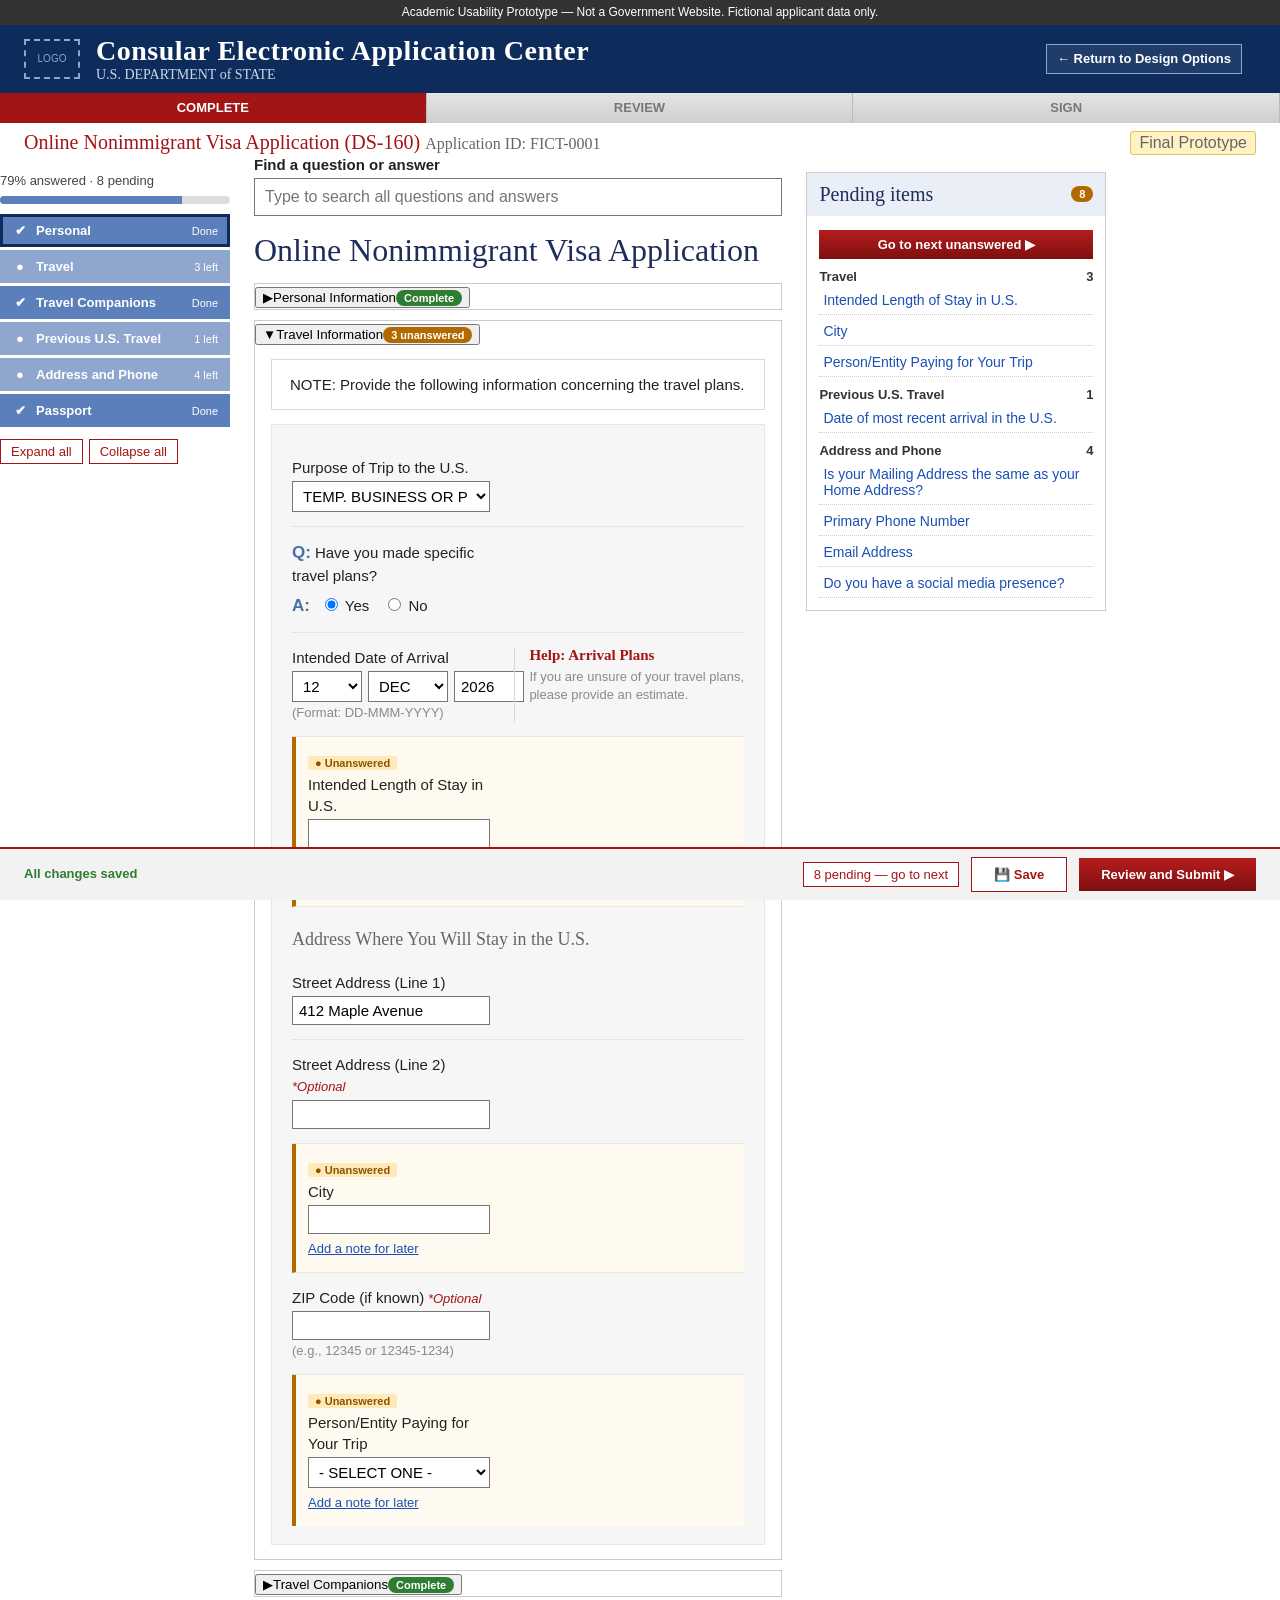
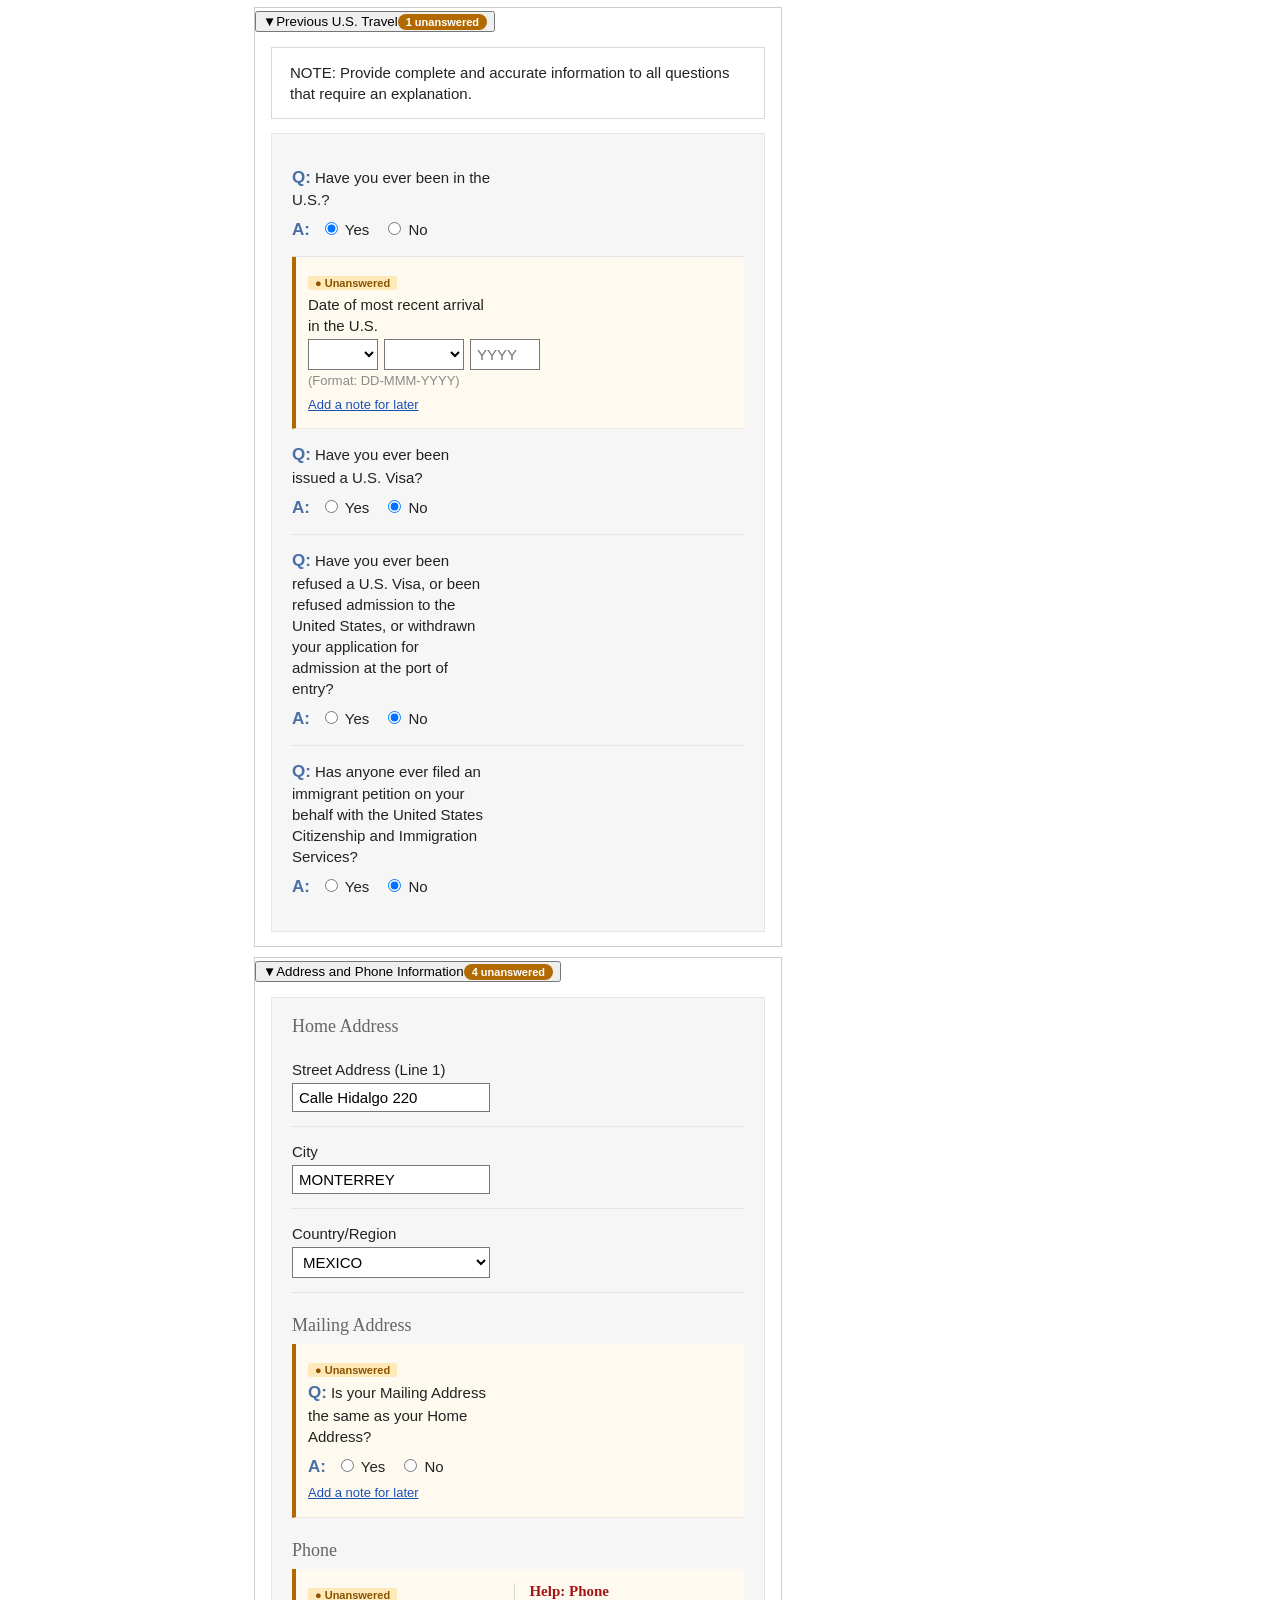
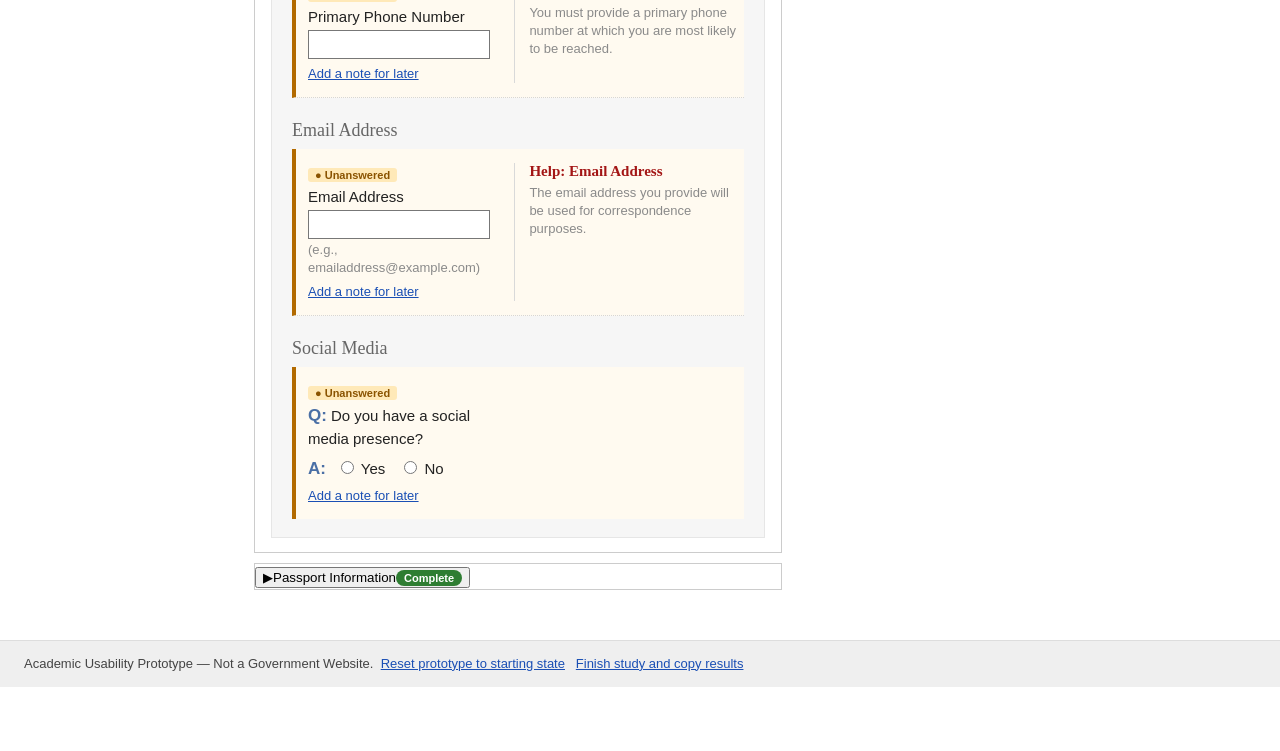
==== option4-hybrid.html @ 13af7e1e "Final Prototype created" ====
<!doctype html>
<html lang="en">
<head>
<meta charset="utf-8">
<meta name="viewport" content="width=device-width, initial-scale=1">
<title>Final Prototype — Single Page with Pending Items</title>
<link rel="stylesheet" href="shared/style.css">
</head>
<body class="has-bar">
<div id="chrome"></div>
<div id="app-wrap"><div id="app"></div></div>
<div id="footer"></div>
<script src="shared/app.js"></script>
<script src="shared/metrics.js"></script>
<script>
/* Final prototype: Option 2's single page + outline, with Option 3's pending-item tracking.
   1) Unanswered required questions are always marked in the form, outline and header badges.
   2) A pending-items panel links straight to each field.
   3) Review and Submit lives in one fixed action bar.
   4) Edits never re-flow the page, and every jump lands in the same screen position. */
const { h } = App;
const root = document.getElementById("app");
const resumed = App.init("option4");
App.chrome("Final Prototype");
Metrics.init("option4", { finishLabel: "Finish study and copy results" });
const indicator = App.saveIndicator();
const L = App.answers._later;                      // optional per-question notes: { fieldId: { note } }

if (!App.meta.open) { App.meta.open = {}; SECTIONS.forEach(s => App.meta.open[s.id] = App.stats(s).status !== "done"); }
let hit = new Set(), editingNote = null, cursor = null, curSection = SECTIONS[0].id;

const outline = h("nav", { class: "side", "aria-label": "Application outline" });
const main = h("div", { class: "main" });
const rside = h("aside", { class: "rside", "aria-label": "Pending items" });
root.append(h("div", { class: "shell" }, outline, main, rside));

const searchInput = h("input", { type: "text", id: "q", placeholder: "Type to search all questions and answers", autocomplete: "off", "aria-label": "Find a question or answer" });
const results = h("div", { class: "results", hidden: true });
const panelsBox = h("div");
const bodies = {}, heads = {};
main.append(
  h("div", { class: "search" }, h("label", { class: "lbl", for: "q", style: "font-weight:700" }, "Find a question or answer"), searchInput, results),
  h("h2", { class: "title" }, "Online Nonimmigrant Visa Application"),
  panelsBox);

/* ---- fixed action bar: the one place for save / pending / review ---- */
const pendBtn = h("button", { class: "sbtn", onclick: () => nextPending() });
const bar = h("div", { class: "actionbar" }, h("div", {},
  indicator, h("span", { class: "grow" }), pendBtn,
  h("button", { class: "rbtn", style: "background:#fff;color:var(--red);border:1px solid var(--red)", onclick: () => App.save() }, "💾 Save"),
  h("button", { class: "rbtn", onclick: openReview }, "Review and Submit ▶")));
document.body.append(bar);

/* ---- panels ---- */
SECTIONS.forEach(s => {
  const body = h("div", { class: "cbody" });
  const head = h("button", { class: "chead", "aria-expanded": "false", onclick: () => toggle(s.id) });
  bodies[s.id] = body; heads[s.id] = head;
  panelsBox.append(h("section", { class: "cpanel", id: "sec_" + s.id }, h("h3", { style: "margin:0" }, head), body));
});
const sec = id => SECTIONS.find(s => s.id === id);
const badgeText = st => st.missing.length ? st.missing.length + " unanswered" : App.label[st.status];

function drawPanel(s) {
  const open = !!App.meta.open[s.id], st = App.stats(s);
  const head = heads[s.id];
  head.setAttribute("aria-expanded", open);
  head.innerHTML = "";
  head.append(h("span", { class: "caret" }, open ? "▼" : "▶"), s.title, h("span", { class: "badge " + st.status }, badgeText(st)));
  bodies[s.id].hidden = !open;
  if (!open) return;
  bodies[s.id].innerHTML = "";
  if (s.note) bodies[s.id].append(h("div", { class: "note" }, "NOTE: " + s.note));
  const box = h("div", { class: "panel" });
  bodies[s.id].append(box);
  App.renderSection(box, s, { hit, persist: true, extra: noteUI });
}

/* optional note on an unanswered question, shown again in the pending panel */
function noteUI(f) {
  if (App.answered(f) || !f.required) return null;
  const n = L[f.id];
  if (editingNote === f.id) {
    const ta = h("textarea", { rows: 2, "aria-label": "Note for this question", placeholder: "e.g., Ask family member" }, n ? n.note : "");
    return h("div", { class: "rnote" }, ta, h("div", { style: "margin-top:4px;display:flex;gap:6px" },
      h("button", { class: "sbtn fill", onclick: () => { const v = ta.value.trim(); v ? L[f.id] = { note: v } : delete L[f.id]; editingNote = null; App.save(); refresh(); } }, "Save note"),
      h("button", { class: "sbtn", onclick: () => { editingNote = null; refresh(); } }, "Cancel")));
  }
  return h("div", { class: "rnote" }, n ? ["Note: " + n.note + " "] : null,
    h("button", { class: "link", onclick: () => { editingNote = f.id; refresh(); setTimeout(() => { const t = document.querySelector("#row_" + f.id + " textarea"); if (t) t.focus({ preventScroll: true }); }, 30); } }, n ? "Edit note" : "Add a note for later"));
}

function drawOutline() {
  outline.innerHTML = "";
  const o = App.overall(), pend = App.pendingAll().length;
  outline.append(h("div", { style: "font-size:13px;color:#444" }, o.pct + "% answered · " + pend + " pending"), h("div", { class: "progress" }, h("i", { style: "width:" + o.pct + "%" })));
  const ul = h("ul", { class: "nav" });
  SECTIONS.forEach(s => {
    const st = App.stats(s);
    ul.append(h("li", {}, h("button", { "data-sec": s.id, class: (st.status === "done" ? "" : st.status === "part" ? "part" : "todo") + (s.id === curSection ? " cur" : ""), onclick: () => goTo(s.id) },
      h("span", { class: "ic" }, st.status === "done" ? "✔" : st.status === "part" ? "●" : ""), h("span", {}, s.short),
      h("span", { class: "cnt" }, st.missing.length ? st.missing.length + " left" : "Done"))));
  });
  outline.append(ul, h("div", { style: "display:flex;gap:6px;margin-top:12px" },
    h("button", { class: "sbtn", onclick: () => setAll(true) }, "Expand all"), h("button", { class: "sbtn", onclick: () => setAll(false) }, "Collapse all")));
}

/* pending-items summary */
function drawPending() {
  rside.innerHTML = "";
  const all = App.pendingAll();
  pendBtn.textContent = all.length ? all.length + " pending — go to next" : "No pending items";
  pendBtn.disabled = !all.length;
  const box = h("div", { class: "pbox" }, h("h3", {}, "Pending items", h("span", { class: "badge " + (all.length ? "part" : "done") }, String(all.length))));
  const body = h("div", { class: "pbody" });
  if (!all.length) body.append(h("p", { style: "margin:8px 0" }, "All required questions are answered."), h("button", { class: "rbtn", style: "width:100%", onclick: openReview }, "Review and Submit"));
  else {
    body.append(h("button", { class: "rbtn", style: "width:100%;margin-top:6px", onclick: () => nextPending() }, "Go to next unanswered ▶"));
    SECTIONS.forEach(s => {
      const m = App.stats(s).missing; if (!m.length) return;
      body.append(h("div", { class: "pgroup" }, h("span", {}, s.short), h("span", {}, String(m.length))));
      m.forEach(f => body.append(h("button", { class: "pitem", onclick: () => goTo(s.id, f.id) }, f.label, L[f.id] ? h("small", {}, "Note: " + L[f.id].note) : null)));
    });
  }
  box.append(body); rside.append(box);
}

/* ---- keeping the view stable ---- */
function drawAll() { SECTIONS.forEach(drawPanel); drawOutline(); drawPending(); }
function refresh() { const y = window.scrollY; drawAll(); window.scrollTo(0, y); }      // redraw without moving the page
App.state.onChange = refresh;
/* typing: update marks and counters in place, never rebuild the field being edited */
App.state.onInput = () => {
  SECTIONS.forEach(s => {
    const st = App.stats(s), b = heads[s.id].querySelector(".badge");
    if (b) { b.className = "badge " + st.status; b.textContent = badgeText(st); }
    s.fields.forEach(f => {
      const row = document.getElementById("row_" + f.id); if (!row) return;
      const un = f.required && App.visible(f) && !App.answered(f), tag = row.querySelector(".unans-tag");
      row.classList.toggle("unans", un);
      if (!un && tag) tag.remove();
    });
  });
  drawOutline(); drawPending();
};

/* one scroll rule for every jump: target lands just below the top edge (see scroll-margin in CSS) */
function scrollToEl(el) { el.scrollIntoView({ behavior: "smooth", block: "start" }); }
function goTo(id, fieldId) {
  Metrics.nav(); Metrics.view(id);
  const wasOpen = App.meta.open[id];
  App.meta.open[id] = true;
  if (!wasOpen) { App.save(); drawPanel(sec(id)); drawOutline(); }
  if (fieldId) {
    cursor = fieldId;
    const row = document.getElementById("row_" + fieldId);
    if (row) {
      scrollToEl(row); row.classList.add("flash");
      const i = row.querySelector("input:not([disabled]),select"); if (i) i.focus({ preventScroll: true });
      setTimeout(() => row.classList.remove("flash"), 1700);
    }
  } else scrollToEl(document.getElementById("sec_" + id));
}
function nextPending() {
  const all = App.pendingAll(); if (!all.length) return;
  let i = all.findIndex(x => x.field.id === cursor);
  i = i < 0 ? 0 : (i + 1) % all.length;
  goTo(all[i].section.id, all[i].field.id);
}
function toggle(id) { Metrics.nav(); App.meta.open[id] = !App.meta.open[id]; if (App.meta.open[id]) Metrics.view(id); App.save(); drawPanel(sec(id)); }
function setAll(v) { Metrics.nav(); SECTIONS.forEach(s => App.meta.open[s.id] = v); App.save(); refresh(); }

/* current section follows the scroll position */
let ticking = false;
window.addEventListener("scroll", () => {
  if (ticking) return; ticking = true;
  requestAnimationFrame(() => {
    ticking = false;
    let cur = SECTIONS[0].id;
    SECTIONS.forEach(s => { const el = document.getElementById("sec_" + s.id); if (el && el.getBoundingClientRect().top <= 140) cur = s.id; });
    if (cur !== curSection) { curSection = cur; outline.querySelectorAll("button[data-sec]").forEach(b => b.classList.toggle("cur", b.dataset.sec === cur)); }
  });
}, { passive: true });

/* ---- search ---- */
function runSearch(jumpFirst) {
  const q = searchInput.value.trim();
  results.innerHTML = "";
  if (!q) { results.hidden = true; if (hit.size) { hit = new Set(); refresh(); } return; }
  const r = App.search(q);
  results.hidden = false;
  if (!r.length) { results.append(h("div", { class: "none" }, "No matching questions or answers.")); return; }
  r.slice(0, 8).forEach(x => {
    const ans = App.answerText(x.field);
    results.append(h("button", { onclick: () => { hit = new Set([x.field.id]); results.hidden = true; App.meta.open[x.section.id] = true; refresh(); goTo(x.section.id, x.field.id); } },
      x.field.label, h("br"), h("small", {}, x.section.title + (ans ? " · Answer: " + ans : " · Not answered"))));
  });
  if (jumpFirst) { const t = r[0]; hit = new Set([t.field.id]); results.hidden = true; App.meta.open[t.section.id] = true; refresh(); goTo(t.section.id, t.field.id); }
}
searchInput.addEventListener("input", () => runSearch(false));
searchInput.addEventListener("keydown", e => { if (e.key === "Enter") runSearch(true); if (e.key === "Escape") results.hidden = true; });
document.addEventListener("click", e => { if (!e.target.closest(".search")) results.hidden = true; });

/* ---- review and submit (dialog: opening it never moves the page) ---- */
function openReview() {
  const pend = App.pendingAll();
  Metrics.nav(); if (pend.length) Metrics.validation();
  let done = false;
  const scrim = h("div", { class: "scrim", onclick: e => { if (e.target === scrim) scrim.remove(); } });
  function draw() {
    scrim.innerHTML = "";
    const m = h("div", { class: "modal", role: "dialog", "aria-labelledby": "rt", style: "max-width:560px" }, h("h3", { id: "rt" }, "Review and Submit"));
    if (done) m.append(h("p", { style: "color:var(--ok);font-weight:700" }, "Simulated submission complete. No data was sent anywhere."));
    else if (!pend.length) m.append(h("p", {}, "All required questions are answered."));
    else {
      m.append(h("p", {}, pend.length + " required question" + (pend.length > 1 ? "s" : "") + " still need an answer. Select one to go to it."));
      SECTIONS.forEach(s => {
        const ms = pend.filter(x => x.section.id === s.id); if (!ms.length) return;
        m.append(h("div", { class: "pgroup" }, h("span", {}, s.title), h("span", {}, String(ms.length))));
        ms.forEach(x => m.append(h("button", { class: "pitem", onclick: () => { scrim.remove(); goTo(s.id, x.field.id); } }, x.field.label, L[x.field.id] ? h("small", {}, "Note: " + L[x.field.id].note) : null)));
      });
    }
    m.append(h("div", { class: "btnbar" },
      h("button", { class: "rbtn c", onclick: () => scrim.remove() }, done ? "Close" : "Keep editing"),
      done ? null : h("button", { class: "rbtn c", disabled: pend.length > 0, title: pend.length ? "Answer the pending questions first" : null, style: pend.length ? "opacity:.45;cursor:not-allowed" : "", onclick: () => { done = true; draw(); } }, "Submit Application")));
    scrim.append(m);
  }
  draw(); document.body.append(scrim);
}
document.addEventListener("keydown", e => { if (e.key === "Escape") { const s = document.querySelector(".scrim"); if (s) s.remove(); } });

/* ---- return to the same place after an interruption ---- */
const SK = "ds160-scroll-option4";
window.addEventListener("pagehide", () => { try { localStorage.setItem(SK, String(window.scrollY)); } catch (e) {} });
drawAll();
SECTIONS.forEach(s => { if (App.meta.open[s.id]) Metrics.view(s.id); });
try {
  const y = parseFloat(localStorage.getItem(SK));
  if (resumed && y > 0) requestAnimationFrame(() => window.scrollTo(0, y));
  if (!resumed) localStorage.removeItem(SK);
} catch (e) {}
</script>
</body>
</html>
---- shared/style.css ----
/* Look & feel modelled on assets/Screen*.png */
:root {
  --navy: #0d2c5c;
  --navy-text: #1f2d5a;
  --red: #a31515;
  --red-dark: #7d0f0f;
  --side: #5b7fba;
  --side-off: #b9b9b9;
  --panel: #f6f6f6;
  --group: #e8eef6;
  --q: #4a6fa5;
  --line: #d9d9d9;
  --help: #8a8a8a;
  --ok: #2e7d32;
  --warn: #b26a00;
  --yellow: #ffffc0;
  --serif: Georgia, "Times New Roman", serif;
  --sans: Arial, Helvetica, sans-serif;
}
* { box-sizing: border-box; }
body { margin: 0; font: 15px/1.4 var(--sans); color: #222; background: #fff; }
a { color: #1a4fb4; }

/* ---------- header ---------- */
.hdr { background: var(--navy); color: #fff; padding: 10px 24px; display: flex; align-items: center; gap: 16px; }
.hdr .logo { width: 56px; height: 40px; border: 2px dashed #8fa4c9; display: grid; place-items: center; font-size: 10px; color: #8fa4c9; }
.hdr h1 { font: 600 28px var(--serif); margin: 0; letter-spacing: .5px; }
.hdr small { display: block; font: 14px var(--serif); color: #cdd7ea; }
.hdr .util { margin-left: auto; font-size: 13px; display: flex; gap: 14px; }
.hdr .util span { cursor: default; }
.tabs { display: flex; background: linear-gradient(#e4e4e4, #cfcfcf); font-size: 13px; font-weight: 700; color: #777; }
.tabs div { flex: 1; text-align: center; padding: 6px 0; border-right: 1px solid #bbb; }
.tabs .on { background: var(--red); color: #fff; }
.apptitle { font: 20px var(--serif); color: var(--red); padding: 8px 24px 0; }
.apptitle span { color: #666; font-size: 16px; }
.designtag { float: right; font: 12px var(--sans); background: #fff3c4; border: 1px solid #e0c25a; color: #6a5300; padding: 2px 8px; border-radius: 3px; }

/* ---------- layout ---------- */
.shell { display: flex; gap: 24px; padding: 0 24px 40px 0; align-items: flex-start; }
.side { width: 230px; flex: none; padding-top: 18px; position: sticky; top: 0; }
.main { flex: 1; min-width: 0; }
h2.title { font: 32px var(--serif); color: var(--navy-text); margin: 14px 0 14px; }
.note { border: 1px solid var(--line); padding: 14px 18px; margin-bottom: 14px; background: #fff; }

/* sidebar nav (blue bars) */
.nav { list-style: none; margin: 0; padding: 0; }
.nav li { margin: 0 0 3px; }
.nav button { width: 100%; text-align: left; border: 0; padding: 9px 12px; font: 700 13px var(--sans); color: #fff; background: var(--side); cursor: pointer; display: flex; align-items: center; gap: 8px; }
.nav button .ic { width: 16px; text-align: center; }
.nav button.todo { background: var(--side-off); color: #5f6f8c; }
.nav button.part { background: #8fa7cf; color: #fff; }
.nav button.cur { outline: 3px solid var(--navy); outline-offset: -3px; }
.nav button:focus-visible { outline: 3px solid #ffb300; }
.sidehelp { margin-top: 28px; background: linear-gradient(90deg, #eee, #fff); padding: 10px; font-size: 13px; color: var(--help); }
.sidehelp b { font-family: var(--serif); color: var(--red); }
.progress { height: 8px; background: #ddd; border-radius: 4px; overflow: hidden; margin: 6px 0 10px; }
.progress i { display: block; height: 100%; background: var(--side); }

/* ---------- form panel ---------- */
.panel { background: var(--panel); border: 1px solid #e6e6e6; padding: 18px 20px; }
.group-h { font: 18px var(--serif); color: #666; margin: 22px 0 8px; }
.group-h:first-child { margin-top: 0; }
.row { display: grid; grid-template-columns: minmax(0, 1fr) 230px; gap: 24px; padding: 14px 0; border-bottom: 1px dotted #d6d6d6; }
.row:last-child { border-bottom: 0; }
.row .help { border-left: 1px solid var(--line); padding-left: 14px; font-size: 13px; color: var(--help); }
.row .help b { display: block; font: 700 15px var(--serif); color: var(--red); margin-bottom: 4px; }
.row.nohelp .help { visibility: hidden; }
label.lbl { display: block; margin-bottom: 3px; }
.opt { font-style: italic; color: var(--red); font-size: 13px; }
.eg { color: var(--help); font-size: 13px; margin-top: 2px; }
input[type=text], select { width: 100%; max-width: 420px; padding: 5px 6px; border: 1px solid #777; background: #fff; font: 15px var(--sans); }
input[type=text]:disabled, select:disabled { background: #ccc; }
input.num { width: 70px; }
.inline { display: inline-flex; gap: 6px; }
.dna { margin-top: 6px; font-size: 14px; display: block; }
.q { color: #222; margin-bottom: 8px; }
.q b { color: var(--q); font-size: 17px; margin-right: 4px; }
.a b { color: var(--q); font-size: 17px; margin-right: 10px; }
.a label { margin-right: 14px; cursor: pointer; }
.sub { margin: 10px 0 0 4px; padding: 10px 12px; background: var(--group); border-left: 3px solid var(--q); }
.row.missing { background: #fff4f4; box-shadow: -4px 0 0 var(--red); }
.row.missing .req-flag { display: block; }
.req-flag { display: none; color: var(--red); font-size: 13px; margin-top: 4px; font-weight: 700; }
.row.flash { animation: flash 1.6s ease; }
@keyframes flash { 0%, 60% { background: var(--yellow); } 100% { background: transparent; } }

/* ---------- buttons ---------- */
.btnbar { display: flex; gap: 2px; background: linear-gradient(#f4f4f4, #e6e6e6); padding: 10px 14px; margin-top: 14px; border: 1px solid #ddd; }
.rbtn { flex: 1; background: linear-gradient(#b61d1d, var(--red-dark)); color: #fff; border: 0; padding: 7px 12px; font: 700 13px var(--sans); cursor: pointer; }
.rbtn:hover { background: var(--red-dark); }
.rbtn.l { text-align: left; } .rbtn.r { text-align: right; } .rbtn.c { text-align: center; flex: .6; }
.rbtn.ghost { background: #fff; color: var(--red); border: 1px solid var(--red); }
.rbtn.auto { flex: none; }

/* ---------- shared widgets ---------- */
.badge { font: 700 11px var(--sans); padding: 2px 8px; border-radius: 10px; color: #fff; background: #888; white-space: nowrap; }
.badge.done { background: var(--ok); } .badge.part { background: var(--warn); }
.banner { background: #fff8e1; border: 1px solid #e8c766; padding: 10px 14px; margin-bottom: 12px; font-size: 14px; display: flex; gap: 12px; align-items: center; }
.banner button { margin-left: auto; }
.toast { position: fixed; right: 20px; bottom: 20px; background: #222; color: #fff; padding: 8px 14px; border-radius: 4px; font-size: 13px; opacity: 0; transition: opacity .25s; pointer-events: none; }
.toast.on { opacity: .92; }
.pending { list-style: none; margin: 0; padding: 0; }
.pending li { display: flex; gap: 10px; align-items: baseline; padding: 8px 0; border-bottom: 1px dotted #ccc; font-size: 14px; }
.pending li small { color: var(--help); display: block; }
.pending button { margin-left: auto; flex: none; }
.link { background: none; border: 0; color: #1a4fb4; text-decoration: underline; cursor: pointer; font: inherit; padding: 0; }
.footer { background: #efefef; padding: 14px 24px; font-size: 13px; color: #444; border-top: 1px solid #ddd; }

@media (max-width: 820px) {
  .shell { flex-direction: column; padding: 0 14px 30px; gap: 0; }
  .side { width: 100%; position: static; }
  .row { grid-template-columns: 1fr; gap: 6px; }
  .row .help { border-left: 0; padding-left: 0; }
  .hdr h1 { font-size: 20px; }
  .hdr .util { display: none; }
}

/* ---------- additions ---------- */
#app-wrap, #chrome, #footer { max-width: 1440px; margin: 0 auto; }
.proto-banner { background: #333; color: #fff; text-align: center; font-size: 12px; padding: 4px 8px; }
.returnbtn { color: #fff; border: 1px solid #8fa4c9; padding: 5px 10px; text-decoration: none; font-weight: 700; background: rgba(255,255,255,.08); }
.returnbtn:hover { background: rgba(255,255,255,.2); }
.saveind { font-size: 13px; color: var(--ok); font-weight: 700; }
.saveind[data-mode=saving] { color: var(--warn); }
.statusbar { display: flex; align-items: center; gap: 14px; margin-bottom: 10px; font-size: 13px; }
.row.hit { background: var(--yellow); }
mark { background: #ffe066; }

/* modal */
.scrim { position: fixed; inset: 0; background: rgba(0,0,0,.45); display: grid; place-items: center; z-index: 50; }
.modal { background: #fff; max-width: 480px; width: calc(100% - 32px); padding: 22px; border-top: 6px solid var(--red); box-shadow: 0 8px 30px rgba(0,0,0,.35); max-height: 90vh; overflow: auto; }
.modal h3 { font: 22px var(--serif); margin: 0 0 8px; color: var(--navy-text); }
.modal .btnbar { margin-top: 16px; }

/* collapsible panels (option 2) */
.cpanel { border: 1px solid #ccc; margin-bottom: 10px; background: #fff; }
.cpanel > .chead { width: 100%; display: flex; align-items: center; gap: 10px; background: #e9eef7; border: 0; padding: 12px 14px; font: 20px var(--serif); color: var(--navy-text); cursor: pointer; text-align: left; }
.cpanel > .chead .caret { font: 14px var(--sans); width: 14px; }
.cpanel > .chead .badge { margin-left: auto; }
.cpanel .cbody { padding: 14px 16px; }
.search { position: relative; margin-bottom: 16px; }
.search input { max-width: none; padding: 9px 10px; font-size: 16px; }
.results { position: absolute; left: 0; right: 0; top: 100%; z-index: 20; background: #fff; border: 1px solid #777; box-shadow: 0 6px 16px rgba(0,0,0,.2); max-height: 320px; overflow: auto; }
.results button { display: block; width: 100%; text-align: left; border: 0; border-bottom: 1px solid #eee; background: #fff; padding: 8px 12px; font: 14px var(--sans); cursor: pointer; }
.results button:hover, .results button:focus { background: #eef3fb; }
.results small { color: var(--help); }
.results .none { padding: 10px 12px; color: var(--help); }

/* hub (option 3) */
.cards { display: grid; grid-template-columns: repeat(3, 1fr); gap: 16px; }
.card { border: 1px solid #ccc; background: var(--panel); padding: 16px; display: flex; flex-direction: column; gap: 8px; border-top: 5px solid var(--side); }
.card.done { border-top-color: var(--ok); } .card.part { border-top-color: var(--warn); } .card.todo { border-top-color: #999; }
.card h3 { font: 20px var(--serif); color: var(--navy-text); margin: 0; }
.card .meta { font-size: 14px; color: #444; }
.card .rbtn { flex: none; margin-top: auto; text-align: center; }
.topnav { display: flex; gap: 8px; align-items: center; margin: 10px 0 0; flex-wrap: wrap; }
.later { margin-top: 10px; font-size: 14px; }
.later .box { background: #fff7e0; border: 1px solid #e8c766; padding: 8px 10px; margin-top: 6px; }
.later textarea { width: 100%; max-width: 520px; font: 14px var(--sans); padding: 6px; border: 1px solid #777; }
table.t { width: 100%; border-collapse: collapse; background: #fff; font-size: 14px; }
table.t th { background: #e9eef7; text-align: left; padding: 8px; font-family: var(--serif); font-size: 15px; color: var(--navy-text); }
table.t td { padding: 8px; border-bottom: 1px solid #ddd; vertical-align: top; }
.sbtn { font: 13px var(--sans); padding: 4px 10px; border: 1px solid var(--red); background: #fff; color: var(--red); cursor: pointer; }
.sbtn:hover { background: #fbeaea; }
.sbtn.fill { background: var(--red); color: #fff; }

/* landing */
.landing { padding: 30px 24px 50px; }
.landing h1 { font: 40px var(--serif); color: var(--navy-text); margin: 0 0 8px; }
.landing .cards { margin-top: 26px; }
.landing a.card { text-decoration: none; color: inherit; border-top-color: var(--red); min-height: 190px; }
.landing a.card:hover, .landing a.card:focus-visible { background: #fff; box-shadow: 0 4px 14px rgba(0,0,0,.18); }
.landing .num { font: 700 13px var(--sans); color: var(--red); text-transform: uppercase; letter-spacing: .5px; }

@media (max-width: 1000px) { .cards { grid-template-columns: 1fr 1fr; } }
@media (max-width: 700px) { .cards { grid-template-columns: 1fr; } }

/* ---------- hybrid (option 4) ---------- */
.row.unans { border-left: 4px solid var(--warn); background: #fffaf0; padding-left: 12px; }
.unans-tag { display: inline-block; font: 700 11px var(--sans); color: #8a5300; background: #ffe9b8; padding: 1px 7px; border-radius: 3px; margin-bottom: 4px; }
.rside { width: 300px; flex: none; padding-top: 18px; position: sticky; top: 0; max-height: 100vh; overflow: auto; padding-bottom: 80px; }
.pbox { border: 1px solid #ccc; background: #fff; }
.pbox h3 { font: 20px var(--serif); color: var(--navy-text); margin: 0; padding: 10px 12px; background: #e9eef7; display: flex; align-items: center; gap: 8px; }
.pbox h3 .badge { margin-left: auto; }
.pbox .pbody { padding: 8px 12px 12px; }
.pgroup { margin-top: 10px; font: 700 13px var(--sans); color: #333; display: flex; justify-content: space-between; }
.pitem { display: block; width: 100%; text-align: left; border: 0; background: none; padding: 6px 4px; margin-top: 2px; font: 14px var(--sans); color: #1a4fb4; cursor: pointer; border-bottom: 1px dotted #ccc; }
.pitem:hover, .pitem:focus-visible { background: #eef3fb; }
.pitem small { display: block; color: #6b5200; font-style: italic; }
.nav button .cnt { margin-left: auto; font-weight: 400; font-size: 11px; }
.nav button.cur { outline: 3px solid var(--navy); outline-offset: -3px; }
.cpanel { scroll-margin-top: 12px; }
.row { scroll-margin-top: 90px; scroll-margin-bottom: 90px; }
.actionbar { position: fixed; left: 0; right: 0; bottom: 0; z-index: 30; background: #f2f2f2; border-top: 2px solid var(--red); }
.actionbar > div { max-width: 1440px; margin: 0 auto; padding: 8px 24px; display: flex; align-items: center; gap: 12px; }
.actionbar .grow { flex: 1; }
.actionbar .rbtn { flex: none; padding: 9px 22px; }
body.has-bar { padding-bottom: 64px; }
.rnote { margin-top: 6px; font-size: 13px; }
.rnote textarea { width: 100%; max-width: 420px; font: 13px var(--sans); padding: 4px; border: 1px solid #777; }
@media (max-width: 1100px) { .shell { flex-wrap: wrap; } .rside { width: 100%; position: static; max-height: none; padding-bottom: 0; } }
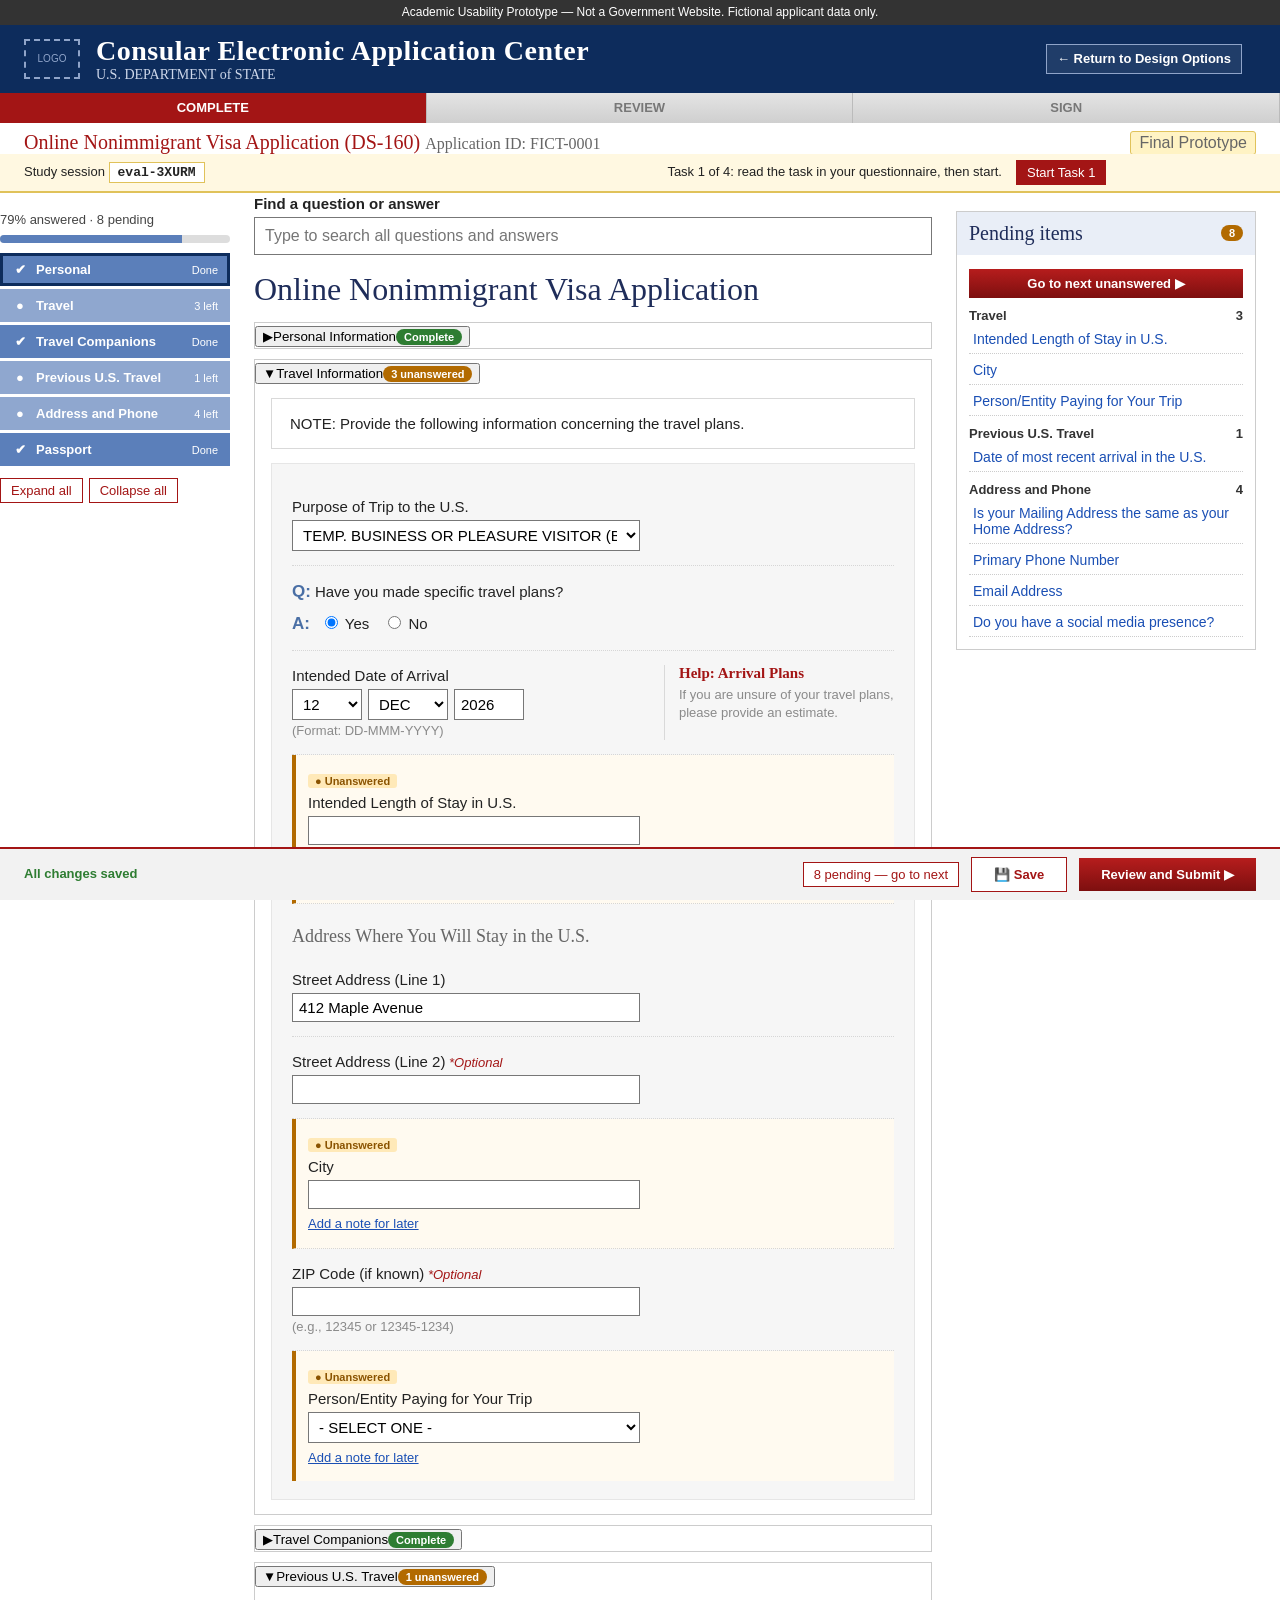
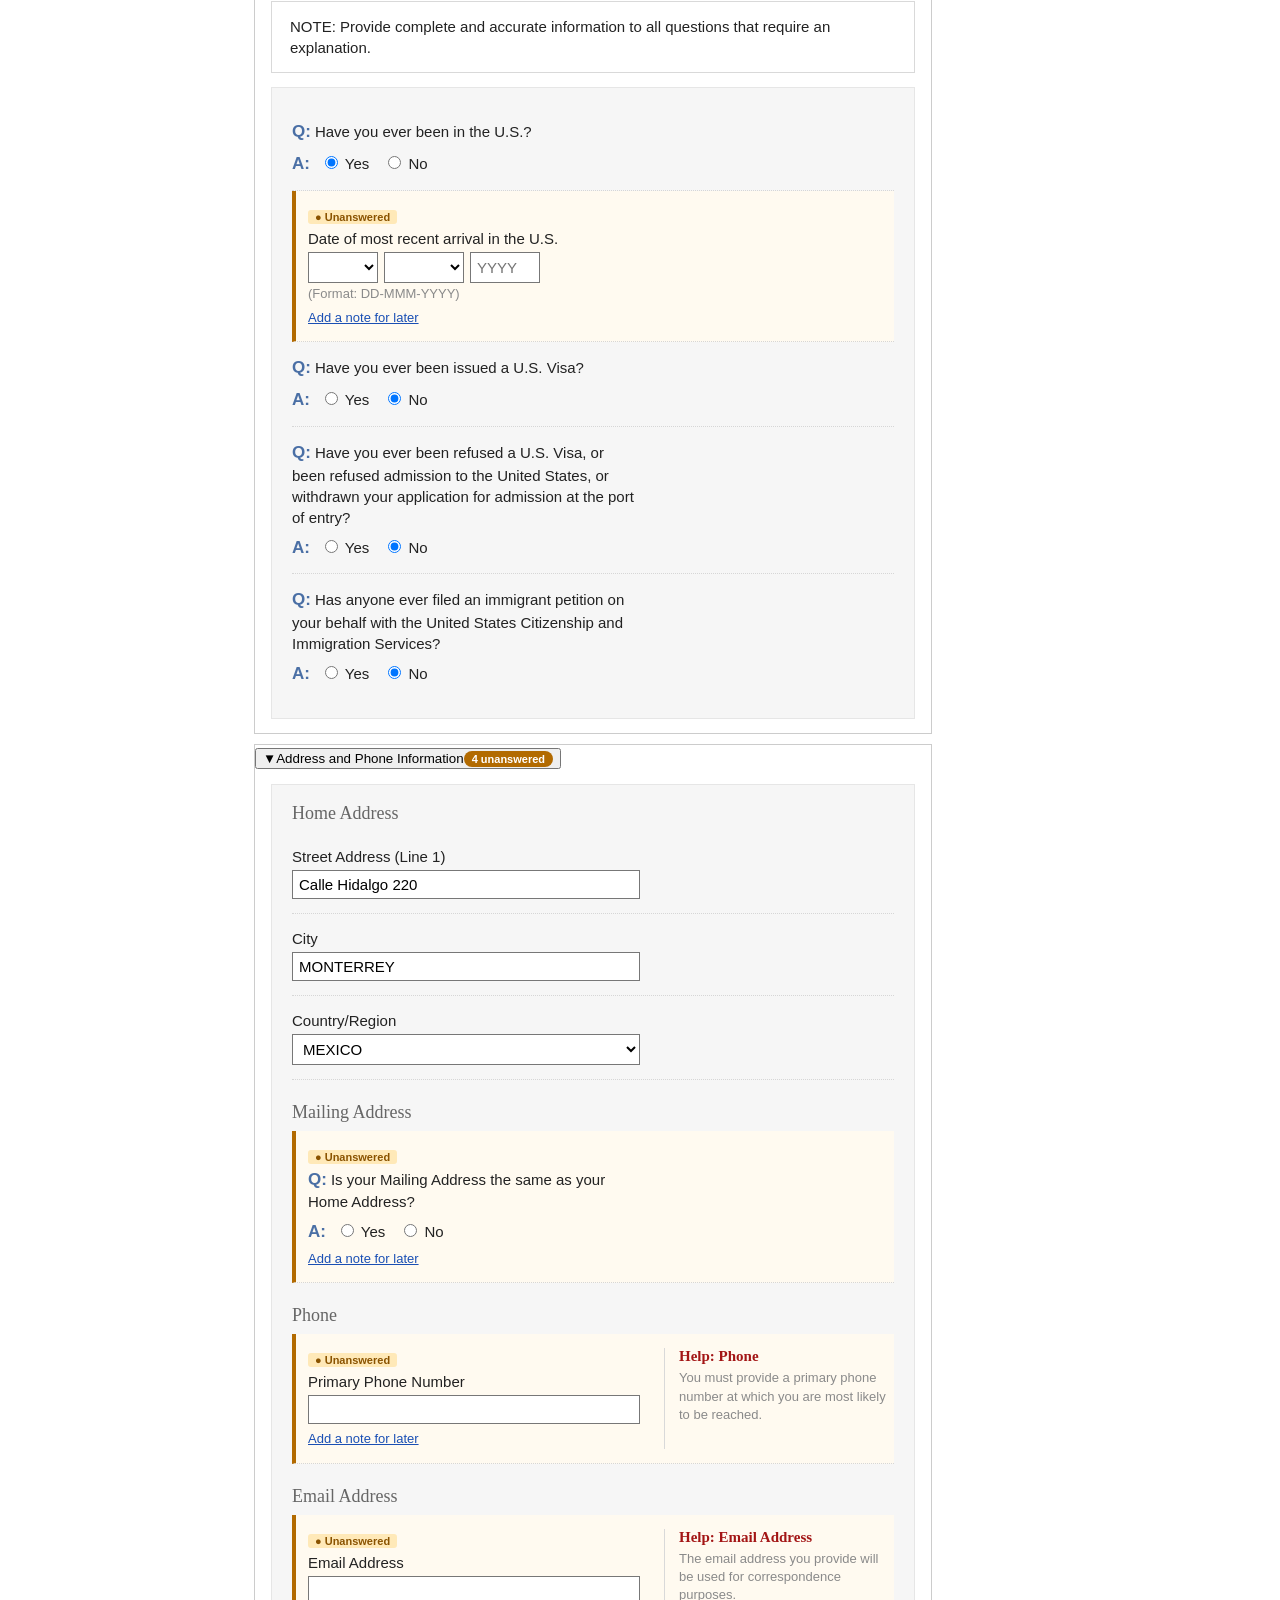
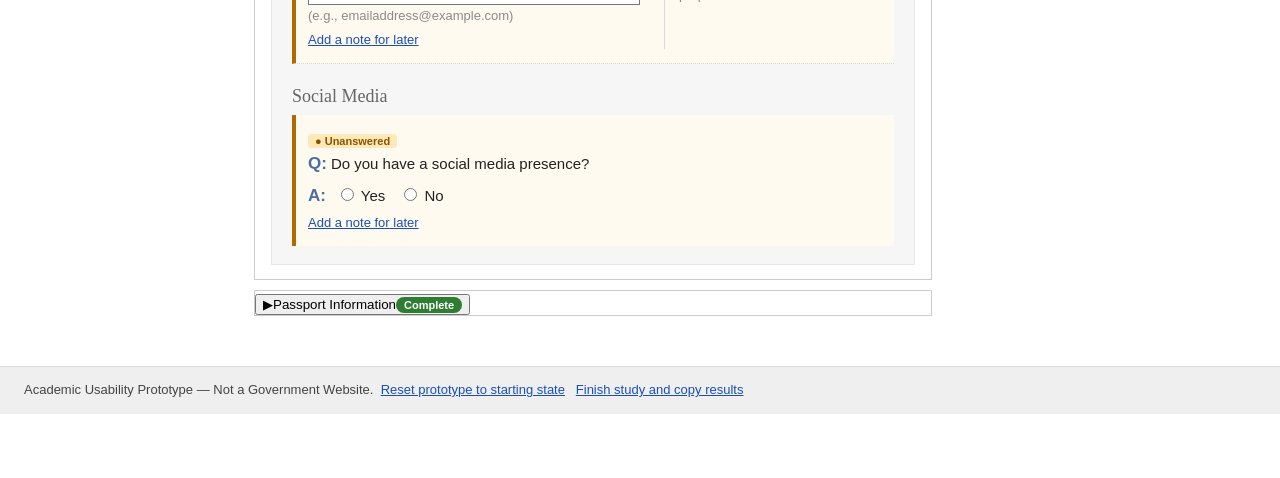
==== commit f4adc38c: "Preparing for evaluation" ====
--- a/option4-hybrid.html
+++ b/option4-hybrid.html
@@ -5,13 +5,24 @@
 <meta name="viewport" content="width=device-width, initial-scale=1">
 <title>Final Prototype — Single Page with Pending Items</title>
 <link rel="stylesheet" href="shared/style.css">
+<style>
+/* study bar (this page only): sits above the form and pushes the sticky columns down */
+.studybar { position: sticky; top: 0; z-index: 45; background: #fff8e1; border-bottom: 2px solid #e0c25a; font-size: 13px; }
+.studybar > div { max-width: 1440px; margin: 0 auto; padding: 6px 24px; display: flex; gap: 14px; align-items: center; flex-wrap: wrap; }
+.studybar .code, .modal .code { font: 700 13px monospace; background: #fff; border: 1px solid #e0c25a; padding: 2px 8px; }
+.studybar .grow { flex: 1; }
+.side, .rside { top: 52px; }
+.rside { max-height: calc(100vh - 52px); }
+.row { scroll-margin-top: 150px; scroll-margin-bottom: 90px; }
+.cpanel { scroll-margin-top: 64px; }
+.codebox { width: 100%; font: 12px monospace; margin-top: 8px; word-break: break-all; }
+</style>
 </head>
 <body class="has-bar">
 <div id="chrome"></div>
 <div id="app-wrap"><div id="app"></div></div>
 <div id="footer"></div>
 <script src="shared/app.js"></script>
-<script src="shared/metrics.js"></script>
 <script>
 /* Final prototype: Option 2's single page + outline, with Option 3's pending-item tracking.
    1) Unanswered required questions are always marked in the form, outline and header badges.
@@ -22,8 +33,235 @@
 const root = document.getElementById("app");
 const resumed = App.init("option4");
 App.chrome("Final Prototype");
-Metrics.init("option4", { finishLabel: "Finish study and copy results" });
+
+/* =====================================================================
+   Study logger (this page only). Records interaction events and task outcomes.
+   It never records answer values, keystrokes or search text.
+   Tasks (verified automatically; pressing "I'm done" is NOT treated as success):
+     T1  correct the passport number              verified when the expected fictional value is entered
+     T2  answer the previous-arrival date         verified when that date is complete
+     T3  reload the page and recover saved work   verified when the page was reloaded during the task and saved changes were restored
+     T4  review and submit                        verified when the simulated submission completes
+   ===================================================================== */
+const Study = (() => {
+  const VERSION = "final-v1", KEY = "ds160-study-option4", IDLE_CAP = 30000, EVENT_CAP = 600;
+  const EXPECTED_PASSPORT = "G4821935";
+  const TASK_IDS = ["T1", "T2", "T3", "T4"];
+  const iso = () => new Date().toISOString();
+  const vp = () => innerWidth < 768 ? "mobile" : innerWidth < 1100 ? "tablet" : "desktop";
+  const newId = () => {
+    const a = "ABCDEFGHJKMNPQRSTUVWXYZ23456789", r = new Uint32Array(5); let o = "";
+    try { crypto.getRandomValues(r); } catch (e) { for (let i = 0; i < 5; i++) r[i] = Math.random() * 4e9; }
+    r.forEach(n => o += a[n % a.length]);
+    return "eval-" + o;
+  };
+  const blankTask = () => ({ outcome: "not_started", verified: false, preSatisfied: false, activeMs: 0, wallStart: null, durationSeconds: null, wallSeconds: null,
+    navigationActions: 0, validationErrors: 0, usedSearch: false, usedPendingPanel: false, reviewEditActions: 0, reloads: 0, savedStateRestored: null });
+  function fresh() {
+    const tasks = {}; TASK_IDS.forEach(id => tasks[id] = blankTask());
+    return { sessionId: newId(), prototypeVersion: VERSION, startedAt: iso(), endedAt: null, viewportCategory: vp(), completedStudy: false,
+      loads: 0, current: null, ms: 0, nav: 0, val: 0, failNav: null, recoverNav: null, submitted: false, tasks, events: [], dropped: 0 };
+  }
+  let S = null;
+  try { S = JSON.parse(localStorage.getItem(KEY) || "null"); } catch (e) {}
+  if (!S || !S.tasks) S = fresh();
+  const persist = () => { try { localStorage.setItem(KEY, JSON.stringify(S)); } catch (e) {} };
+  const T = id => S.tasks[id];
+  const cur = () => S.current ? T(S.current) : null;
+
+  /* active time: gaps between interactions longer than 30 s count as idle */
+  let last = Date.now();
+  function activity() {
+    const t = Date.now(), d = Math.min(t - last, IDLE_CAP); last = t;
+    S.ms += d; const c = cur(); if (c) c.activeMs += d;
+    persist(); setTimeout(verify, 80);
+  }
+  function log(type, ref, extra) {
+    if (S.events.length >= EVENT_CAP) { S.dropped++; return; }
+    const c = cur();
+    S.events.push({ t: S.current, e: type, r: ref || "", ms: c ? c.activeMs : S.ms, x: extra });
+    persist();
+  }
+  /* a counted navigation action */
+  function nav(type, ref, extra) {
+    S.nav++;
+    const c = cur();
+    if (c) {
+      c.navigationActions++;
+      if (type === "question_search_used" || type === "search_result_selected") c.usedSearch = true;
+      if (type === "pending_item_clicked" || type === "next_unanswered_clicked") c.usedPendingPanel = true;
+    }
+    log(type, ref, extra);
+  }
+
+  /* ---- verification ---- */
+  const norm = v => String(v || "").replace(/\s/g, "").toUpperCase();
+  const predicates = {
+    T1: () => norm(App.answers.pnum) === EXPECTED_PASSPORT,
+    T2: () => App.answered(App.findField("prev_arrival").field),
+    T3: t => t.reloads >= 1 && t.savedStateRestored === true,
+    T4: () => S.submitted === true,
+  };
+  function verify() {
+    if (!S.current) return;
+    const id = S.current, t = T(id);
+    if (!t.verified && predicates[id](t)) {
+      t.verified = true; t.durationSeconds = Math.round(t.activeMs / 1000);
+      log("task_verified", id); persist();
+    }
+  }
+  function start(id) {
+    if (S.current) return;
+    const t = T(id); t.outcome = "in_progress"; t.wallStart = Date.now(); S.current = id; last = Date.now();
+    if (predicates[id](t)) { t.verified = true; t.preSatisfied = true; t.durationSeconds = 0; }   // flagged: already true before the task began
+    log("task_started", id); persist(); drawStudy();
+  }
+  function finishTask() {
+    const id = S.current; if (!id) return; const t = T(id);
+    verify();
+    t.wallSeconds = Math.round((Date.now() - t.wallStart) / 1000);
+    if (!t.verified) t.durationSeconds = Math.round(t.activeMs / 1000);    // time until the participant said they were done
+    t.outcome = t.verified ? "completed" : "not_verified";
+    log("task_ended", id, t.verified ? "verified" : "unverified");
+    S.current = null; persist(); drawStudy();
+  }
+  const nextTask = () => TASK_IDS.find(id => T(id).outcome === "not_started") || null;
+
+  /* ---- saving and recovery ---- */
+  const onSaveStarted = () => log("save_started");
+  function onSaveSettled() {          // "confirmed" only if the stored copy really matches the current answers
+    let ok = false;
+    try { const st = JSON.parse(localStorage.getItem("ds160-option4")); ok = !!st && JSON.stringify(st.answers) === JSON.stringify(App.answers); } catch (e) {}
+    log(ok ? "save_confirmed" : "save_failed");
+  }
+  function onLoad(resumedState) {
+    S.loads++; last = Date.now();
+    if (S.loads > 1) { log("page_reloaded"); const c = cur(); if (c) c.reloads++; }
+    if (resumedState) {
+      const keys = new Set([...Object.keys(SEED), ...Object.keys(App.answers)]); keys.delete("_later");
+      const restored = [...keys].some(k => SEED[k] !== App.answers[k]);
+      log("saved_state_restored", "", restored);
+      const c = cur(); if (c && S.loads > 1) c.savedStateRestored = restored;
+    }
+    persist(); verify();
+  }
+
+  /* ---- review and submission ---- */
+  function failedSubmit(missing) {
+    S.val++; const c = cur(); if (c) c.validationErrors++;
+    if (S.failNav === null) S.failNav = S.nav;
+    log("submission_attempted", "", { ok: false, missing }); persist();
+  }
+  function completedSubmit() {
+    log("submission_attempted", "", { ok: true });
+    S.submitted = true;
+    if (S.failNav !== null && S.recoverNav === null) S.recoverNav = S.nav - S.failNav;   // navigation actions from first failure to success
+    log("simulated_submission_completed"); persist(); verify();
+  }
+  function reviewEdit() { const c = cur(); if (c) c.reviewEditActions++; persist(); }
+
+  /* ---- summary and copy code ---- */
+  /* The copy code is plain text a participant can read. It is built only from counts, durations, yes/no flags and fixed labels:
+     no answers, no search text, no field names, no notes. Every value passes through safe(), which allows only [A-Za-z0-9._:-]. */
+  const safe = v => v === null || v === undefined ? "-" : String(v).replace(/[^A-Za-z0-9._:-]/g, "?");
+  const SHORT = { outline_section_clicked: "outline", question_search_used: "search", search_result_selected: "searchPick", pending_item_clicked: "pendingItem",
+    next_unanswered_clicked: "nextUnanswered", section_expanded: "expand", section_collapsed: "collapse", review_opened: "review", missing_field_selected: "missingPick",
+    review_edit_clicked: "reviewEdit", review_answer_edited: "reviewFixed", answer_modified: "edited", save_started: "saveStart", save_confirmed: "saveOk",
+    save_failed: "saveFail", page_reloaded: "reload", submission_attempted: "submitTry", simulated_submission_completed: "submitDone" };
+  function evCounts(taskId) {         // event counts, optionally for one task; only non-zero entries
+    const o = {};
+    S.events.forEach(e => { if ((taskId === undefined || e.t === taskId) && SHORT[e.e]) o[SHORT[e.e]] = (o[SHORT[e.e]] || 0) + 1; });
+    return Object.keys(o).map(k => k + ":" + o[k]).join("/") || "-";
+  }
+  const fnv = str => { let x = 0x811c9dc5; for (let i = 0; i < str.length; i++) { x ^= str.charCodeAt(i); x = Math.imul(x, 0x01000193) >>> 0; } return x.toString(16).padStart(8, "0"); };
+  const flag = v => v === null || v === undefined ? "-" : v ? 1 : 0;
+  const stamp = s => s ? s.slice(0, 19) + "Z" : "-";
+  function code() {                   // one readable line; the checksum lets the researcher detect a truncated paste
+    const parts = ["DS160F1", "sid=" + S.sessionId, "ver=" + S.prototypeVersion, "vp=" + S.viewportCategory, "start=" + stamp(S.startedAt), "end=" + stamp(S.endedAt),
+      "finished=" + flag(S.completedStudy), "nav=" + S.nav, "valErr=" + S.val, "navToRecover=" + safe(S.recoverNav), "reloads=" + Math.max(0, S.loads - 1)];
+    TASK_IDS.forEach(id => {
+      const t = T(id);
+      parts.push(id + "[out=" + t.outcome + ",verified=" + flag(t.verified) + ",sec=" + safe(t.durationSeconds) + ",wall=" + safe(t.wallSeconds) + ",nav=" + t.navigationActions +
+        ",valErr=" + t.validationErrors + ",search=" + flag(t.usedSearch) + ",pending=" + flag(t.usedPendingPanel) + ",reviewEdits=" + t.reviewEditActions +
+        ",reloads=" + t.reloads + ",restored=" + flag(t.savedStateRestored) + ",pre=" + flag(t.preSatisfied) + ",ev=" + evCounts(id) + "]");
+    });
+    parts.push("evAll=" + evCounts());
+    const body = parts.join(";").replace(/[^A-Za-z0-9._:;=,\[\]\/-]/g, "?");   // final guard: nothing outside this alphabet can leave the page
+    return body + ";chk=" + fnv(body);
+  }
+  function endStudy() {
+    S.endedAt = iso(); S.viewportCategory = vp();
+    S.completedStudy = !S.current && TASK_IDS.every(id => !["not_started", "in_progress"].includes(T(id).outcome));
+    persist();
+  }
+  const reset = () => { try { localStorage.removeItem(KEY); } catch (e) {} };
+  return { S: () => S, activity, log, nav, start, finishTask, nextTask, onSaveStarted, onSaveSettled, onLoad, failedSubmit, completedSubmit, reviewEdit, code, endStudy, reset };
+})();
+
+/* ---- study bar: explicit task start / done boundary ---- */
+const studyBar = h("div", { class: "studybar", role: "region", "aria-label": "Study controls" });
+document.getElementById("app-wrap").insertBefore(studyBar, root);
+function drawStudy() {
+  const S = Study.S(); studyBar.innerHTML = "";
+  const n = Study.nextTask(), c = S.current;
+  const inner = h("div", {}, h("span", {}, "Study session ", h("span", { class: "code" }, S.sessionId)), h("span", { class: "grow" }));
+  if (c) inner.append(h("span", {}, "Task " + c.slice(1) + " of 4 in progress"), h("button", { class: "sbtn fill", onclick: () => Study.finishTask() }, "I'm done with Task " + c.slice(1)));
+  else if (n) inner.append(h("span", {}, "Task " + n.slice(1) + " of 4: read the task in your questionnaire, then start."), h("button", { class: "sbtn fill", onclick: () => Study.start(n) }, "Start Task " + n.slice(1)));
+  else inner.append(h("span", {}, "All tasks finished."), h("button", { class: "sbtn fill", onclick: showFinish }, "Finish study and copy results"));
+  studyBar.append(inner);
+}
+function showFinish() {
+  Study.endStudy();
+  const code = Study.code(), S = Study.S();
+  const ta = h("textarea", { class: "codebox", readonly: "", rows: 6, "aria-label": "Results code" }); ta.value = code;
+  const msg = h("span", { role: "status", style: "margin-left:10px;color:#2e7d32;font-weight:700" });
+  const copy = () => {
+    ta.focus(); ta.select();
+    (navigator.clipboard ? navigator.clipboard.writeText(code) : Promise.reject()).then(() => msg.textContent = "Copied.", () => {
+      let ok = false; try { ok = document.execCommand("copy"); } catch (e) {}
+      msg.textContent = ok ? "Copied." : "Select the code and press Ctrl+C.";
+    });
+  };
+  const scrim = h("div", { class: "scrim" }, h("div", { class: "modal", style: "max-width:640px" },
+    h("h3", {}, "Finish study"),
+    h("p", {}, "Your session code is ", h("span", { class: "code" }, S.sessionId), ". Enter it in the questionnaire."),
+    h("p", {}, "Copy the results code below and paste it, unchanged, into the questionnaire's results field. You can read it: it holds only your session code, timings, click counts and task outcomes. It does not contain any answers you entered, anything you typed into search, or any personal information."),
+    ta, h("div", { style: "font-size:12px;color:#666;margin-top:4px" }, code.length + " characters" + (S.completedStudy ? "" : " · not all tasks were finished")),
+    h("div", { class: "btnbar" }, h("button", { class: "rbtn c", onclick: copy }, "Copy results code"), h("button", { class: "rbtn c", onclick: () => scrim.remove() }, "Close")), msg));
+  document.body.append(scrim); ta.focus(); ta.select();
+}
+/* footer: Reset also clears the study session; add a finish link */
+document.getElementById("resetbtn").onclick = () => {
+  if (confirm("Reset this prototype and the study session?")) { Study.reset(); try { localStorage.removeItem("ds160-scroll-option4"); } catch (e) {} App.reset(); }
+};
+document.querySelector("#footer .footer").append(document.createTextNode("   "), h("button", { class: "link", onclick: showFinish }, "Finish study and copy results"));
+
+/* interaction capture: active time, and "answer modified" without its value */
+["click", "keydown", "input", "change"].forEach(ev => document.addEventListener(ev, Study.activity, true));
+const lastMod = {}; let reviewEditField = null;
+function onModified(e) {
+  const t = e.target; if (!t || t.tagName === "TEXTAREA") return;
+  const row = t.closest && t.closest(".row"); if (!row || !row.id.startsWith("row_")) return;
+  const id = row.id.slice(4), now = Date.now();
+  if (lastMod[id] && now - lastMod[id] < 4000) return;
+  lastMod[id] = now;
+  Study.log("answer_modified", id);
+  if (reviewEditField === id) { Study.log("review_answer_edited", id); reviewEditField = null; }
+}
+document.addEventListener("input", onModified, true);
+document.addEventListener("change", onModified, true);
+
 const indicator = App.saveIndicator();
+/* save events come from the same indicator the user sees, but "confirmed" is checked against storage */
+(function () {
+  const orig = indicator.update; let saving = false;
+  indicator.update = mode => {
+    orig(mode);
+    if (mode === "saving" && !saving) { saving = true; Study.onSaveStarted(); }
+    if (mode === "saved") { saving = false; Study.onSaveSettled(); }
+  };
+})();
+
 const L = App.answers._later;                      // optional per-question notes: { fieldId: { note } }
 
 if (!App.meta.open) { App.meta.open = {}; SECTIONS.forEach(s => App.meta.open[s.id] = App.stats(s).status !== "done"); }
@@ -44,7 +282,7 @@
   panelsBox);
 
 /* ---- fixed action bar: the one place for save / pending / review ---- */
-const pendBtn = h("button", { class: "sbtn", onclick: () => nextPending() });
+const pendBtn = h("button", { class: "sbtn", onclick: () => nextPending("action_bar") });
 const bar = h("div", { class: "actionbar" }, h("div", {},
   indicator, h("span", { class: "grow" }), pendBtn,
   h("button", { class: "rbtn", style: "background:#fff;color:var(--red);border:1px solid var(--red)", onclick: () => App.save() }, "💾 Save"),
@@ -97,7 +335,7 @@
   const ul = h("ul", { class: "nav" });
   SECTIONS.forEach(s => {
     const st = App.stats(s);
-    ul.append(h("li", {}, h("button", { "data-sec": s.id, class: (st.status === "done" ? "" : st.status === "part" ? "part" : "todo") + (s.id === curSection ? " cur" : ""), onclick: () => goTo(s.id) },
+    ul.append(h("li", {}, h("button", { "data-sec": s.id, class: (st.status === "done" ? "" : st.status === "part" ? "part" : "todo") + (s.id === curSection ? " cur" : ""), onclick: () => { Study.nav("outline_section_clicked", s.id); goTo(s.id); } },
       h("span", { class: "ic" }, st.status === "done" ? "✔" : st.status === "part" ? "●" : ""), h("span", {}, s.short),
       h("span", { class: "cnt" }, st.missing.length ? st.missing.length + " left" : "Done"))));
   });
@@ -115,11 +353,11 @@
   const body = h("div", { class: "pbody" });
   if (!all.length) body.append(h("p", { style: "margin:8px 0" }, "All required questions are answered."), h("button", { class: "rbtn", style: "width:100%", onclick: openReview }, "Review and Submit"));
   else {
-    body.append(h("button", { class: "rbtn", style: "width:100%;margin-top:6px", onclick: () => nextPending() }, "Go to next unanswered ▶"));
+    body.append(h("button", { class: "rbtn", style: "width:100%;margin-top:6px", onclick: () => nextPending("panel") }, "Go to next unanswered ▶"));
     SECTIONS.forEach(s => {
       const m = App.stats(s).missing; if (!m.length) return;
       body.append(h("div", { class: "pgroup" }, h("span", {}, s.short), h("span", {}, String(m.length))));
-      m.forEach(f => body.append(h("button", { class: "pitem", onclick: () => goTo(s.id, f.id) }, f.label, L[f.id] ? h("small", {}, "Note: " + L[f.id].note) : null)));
+      m.forEach(f => body.append(h("button", { class: "pitem", onclick: () => { Study.nav("pending_item_clicked", f.id); goTo(s.id, f.id); } }, f.label, L[f.id] ? h("small", {}, "Note: " + L[f.id].note) : null)));
     });
   }
   box.append(body); rside.append(box);
@@ -147,7 +385,6 @@
 /* one scroll rule for every jump: target lands just below the top edge (see scroll-margin in CSS) */
 function scrollToEl(el) { el.scrollIntoView({ behavior: "smooth", block: "start" }); }
 function goTo(id, fieldId) {
-  Metrics.nav(); Metrics.view(id);
   const wasOpen = App.meta.open[id];
   App.meta.open[id] = true;
   if (!wasOpen) { App.save(); drawPanel(sec(id)); drawOutline(); }
@@ -161,14 +398,19 @@
     }
   } else scrollToEl(document.getElementById("sec_" + id));
 }
-function nextPending() {
+function nextPending(source) {
   const all = App.pendingAll(); if (!all.length) return;
   let i = all.findIndex(x => x.field.id === cursor);
   i = i < 0 ? 0 : (i + 1) % all.length;
+  Study.nav("next_unanswered_clicked", all[i].field.id, source);
   goTo(all[i].section.id, all[i].field.id);
 }
-function toggle(id) { Metrics.nav(); App.meta.open[id] = !App.meta.open[id]; if (App.meta.open[id]) Metrics.view(id); App.save(); drawPanel(sec(id)); }
-function setAll(v) { Metrics.nav(); SECTIONS.forEach(s => App.meta.open[s.id] = v); App.save(); refresh(); }
+function toggle(id) {
+  App.meta.open[id] = !App.meta.open[id];
+  Study.nav(App.meta.open[id] ? "section_expanded" : "section_collapsed", id);
+  App.save(); drawPanel(sec(id));
+}
+function setAll(v) { Study.nav(v ? "section_expanded" : "section_collapsed", "all"); SECTIONS.forEach(s => App.meta.open[s.id] = v); App.save(); refresh(); }
 
 /* current section follows the scroll position */
 let ticking = false;
@@ -177,25 +419,32 @@
   requestAnimationFrame(() => {
     ticking = false;
     let cur = SECTIONS[0].id;
-    SECTIONS.forEach(s => { const el = document.getElementById("sec_" + s.id); if (el && el.getBoundingClientRect().top <= 140) cur = s.id; });
+    SECTIONS.forEach(s => { const el = document.getElementById("sec_" + s.id); if (el && el.getBoundingClientRect().top <= 160) cur = s.id; });
     if (cur !== curSection) { curSection = cur; outline.querySelectorAll("button[data-sec]").forEach(b => b.classList.toggle("cur", b.dataset.sec === cur)); }
   });
 }, { passive: true });
 
 /* ---- search ---- */
+let searchTimer = null, lastSearchLog = 0;
+function logSearch(len, count) {          // records that search was used and how many results it had; the text and its length are never stored
+  clearTimeout(searchTimer);
+  if (len < 2) return;
+  searchTimer = setTimeout(() => { if (Date.now() - lastSearchLog > 2500) { lastSearchLog = Date.now(); Study.nav("question_search_used", "", { results: count }); } }, 1200);
+}
 function runSearch(jumpFirst) {
   const q = searchInput.value.trim();
   results.innerHTML = "";
   if (!q) { results.hidden = true; if (hit.size) { hit = new Set(); refresh(); } return; }
   const r = App.search(q);
+  if (!jumpFirst) logSearch(q.length, r.length);
   results.hidden = false;
   if (!r.length) { results.append(h("div", { class: "none" }, "No matching questions or answers.")); return; }
-  r.slice(0, 8).forEach(x => {
+  r.slice(0, 8).forEach((x, rank) => {
     const ans = App.answerText(x.field);
-    results.append(h("button", { onclick: () => { hit = new Set([x.field.id]); results.hidden = true; App.meta.open[x.section.id] = true; refresh(); goTo(x.section.id, x.field.id); } },
+    results.append(h("button", { onclick: () => { Study.nav("search_result_selected", x.field.id, rank + 1); hit = new Set([x.field.id]); results.hidden = true; App.meta.open[x.section.id] = true; refresh(); goTo(x.section.id, x.field.id); } },
       x.field.label, h("br"), h("small", {}, x.section.title + (ans ? " · Answer: " + ans : " · Not answered"))));
   });
-  if (jumpFirst) { const t = r[0]; hit = new Set([t.field.id]); results.hidden = true; App.meta.open[t.section.id] = true; refresh(); goTo(t.section.id, t.field.id); }
+  if (jumpFirst) { const t = r[0]; Study.nav("search_result_selected", t.field.id, "enter"); hit = new Set([t.field.id]); results.hidden = true; App.meta.open[t.section.id] = true; refresh(); goTo(t.section.id, t.field.id); }
 }
 searchInput.addEventListener("input", () => runSearch(false));
 searchInput.addEventListener("keydown", e => { if (e.key === "Enter") runSearch(true); if (e.key === "Escape") results.hidden = true; });
@@ -203,26 +452,45 @@
 
 /* ---- review and submit (dialog: opening it never moves the page) ---- */
 function openReview() {
-  const pend = App.pendingAll();
-  Metrics.nav(); if (pend.length) Metrics.validation();
-  let done = false;
+  let pend = App.pendingAll();
+  Study.nav("review_opened");
+  if (pend.length) Study.log("missing_fields_shown", "", pend.length);
+  let done = false, failed = false;
   const scrim = h("div", { class: "scrim", onclick: e => { if (e.target === scrim) scrim.remove(); } });
   function draw() {
     scrim.innerHTML = "";
-    const m = h("div", { class: "modal", role: "dialog", "aria-labelledby": "rt", style: "max-width:560px" }, h("h3", { id: "rt" }, "Review and Submit"));
+    const m = h("div", { class: "modal", role: "dialog", "aria-labelledby": "rt", style: "max-width:760px" }, h("h3", { id: "rt" }, "Review and Submit"));
     if (done) m.append(h("p", { style: "color:var(--ok);font-weight:700" }, "Simulated submission complete. No data was sent anywhere."));
-    else if (!pend.length) m.append(h("p", {}, "All required questions are answered."));
     else {
-      m.append(h("p", {}, pend.length + " required question" + (pend.length > 1 ? "s" : "") + " still need an answer. Select one to go to it."));
+      m.append(h("p", { style: pend.length ? "color:var(--red)" : "", role: failed ? "alert" : null }, pend.length
+        ? (failed ? "Cannot submit yet: " : "") + pend.length + " required question" + (pend.length > 1 ? "s" : "") + " still need an answer. Select Answer to go to it."
+        : "All required questions are answered. Please check your answers below before submitting."));
+      /* every answer, by section, each with a direct link back to the field */
       SECTIONS.forEach(s => {
-        const ms = pend.filter(x => x.section.id === s.id); if (!ms.length) return;
-        m.append(h("div", { class: "pgroup" }, h("span", {}, s.title), h("span", {}, String(ms.length))));
-        ms.forEach(x => m.append(h("button", { class: "pitem", onclick: () => { scrim.remove(); goTo(s.id, x.field.id); } }, x.field.label, L[x.field.id] ? h("small", {}, "Note: " + L[x.field.id].note) : null)));
+        const st = App.stats(s);
+        const tb = h("tbody");
+        s.fields.filter(App.visible).forEach(f => {
+          const ans = App.answerText(f), miss = f.required && !App.answered(f);
+          tb.append(h("tr", { style: miss ? "background:#fffaf0" : "" },
+            h("td", { style: "width:46%" }, f.label),
+            h("td", {}, ans ? ans : h("i", { style: miss ? "color:#8a5300;font-weight:700" : "color:#888" }, miss ? "Not answered" : "Not provided")),
+            h("td", { style: "text-align:right;white-space:nowrap" }, h("button", { class: "sbtn" + (miss ? " fill" : ""), onclick: () => {
+              if (miss) Study.nav("missing_field_selected", f.id);
+              else { Study.nav("review_edit_clicked", f.id); Study.reviewEdit(); reviewEditField = f.id; }
+              scrim.remove(); goTo(s.id, f.id); } }, miss ? "Answer" : "Edit"))));
+        });
+        m.append(h("div", { style: "display:flex;align-items:center;gap:10px;margin:16px 0 6px" },
+          h("b", { style: "font:18px Georgia,serif;color:var(--navy-text)" }, s.title), h("span", { class: "badge " + st.status }, badgeText(st))),
+          h("table", { class: "t" }, tb));
       });
     }
-    m.append(h("div", { class: "btnbar" },
+    m.append(h("div", { class: "btnbar", style: "position:sticky;bottom:-22px" },
       h("button", { class: "rbtn c", onclick: () => scrim.remove() }, done ? "Close" : "Keep editing"),
-      done ? null : h("button", { class: "rbtn c", disabled: pend.length > 0, title: pend.length ? "Answer the pending questions first" : null, style: pend.length ? "opacity:.45;cursor:not-allowed" : "", onclick: () => { done = true; draw(); } }, "Submit Application")));
+      done ? null : h("button", { class: "rbtn c", onclick: () => {
+        pend = App.pendingAll();
+        if (pend.length) { failed = true; Study.failedSubmit(pend.length); }
+        else { done = true; Study.completedSubmit(); }
+        draw(); } }, "Submit Application")));
     scrim.append(m);
   }
   draw(); document.body.append(scrim);
@@ -233,7 +501,8 @@
 const SK = "ds160-scroll-option4";
 window.addEventListener("pagehide", () => { try { localStorage.setItem(SK, String(window.scrollY)); } catch (e) {} });
 drawAll();
-SECTIONS.forEach(s => { if (App.meta.open[s.id]) Metrics.view(s.id); });
+drawStudy();
+Study.onLoad(resumed);
 try {
   const y = parseFloat(localStorage.getItem(SK));
   if (resumed && y > 0) requestAnimationFrame(() => window.scrollTo(0, y));
